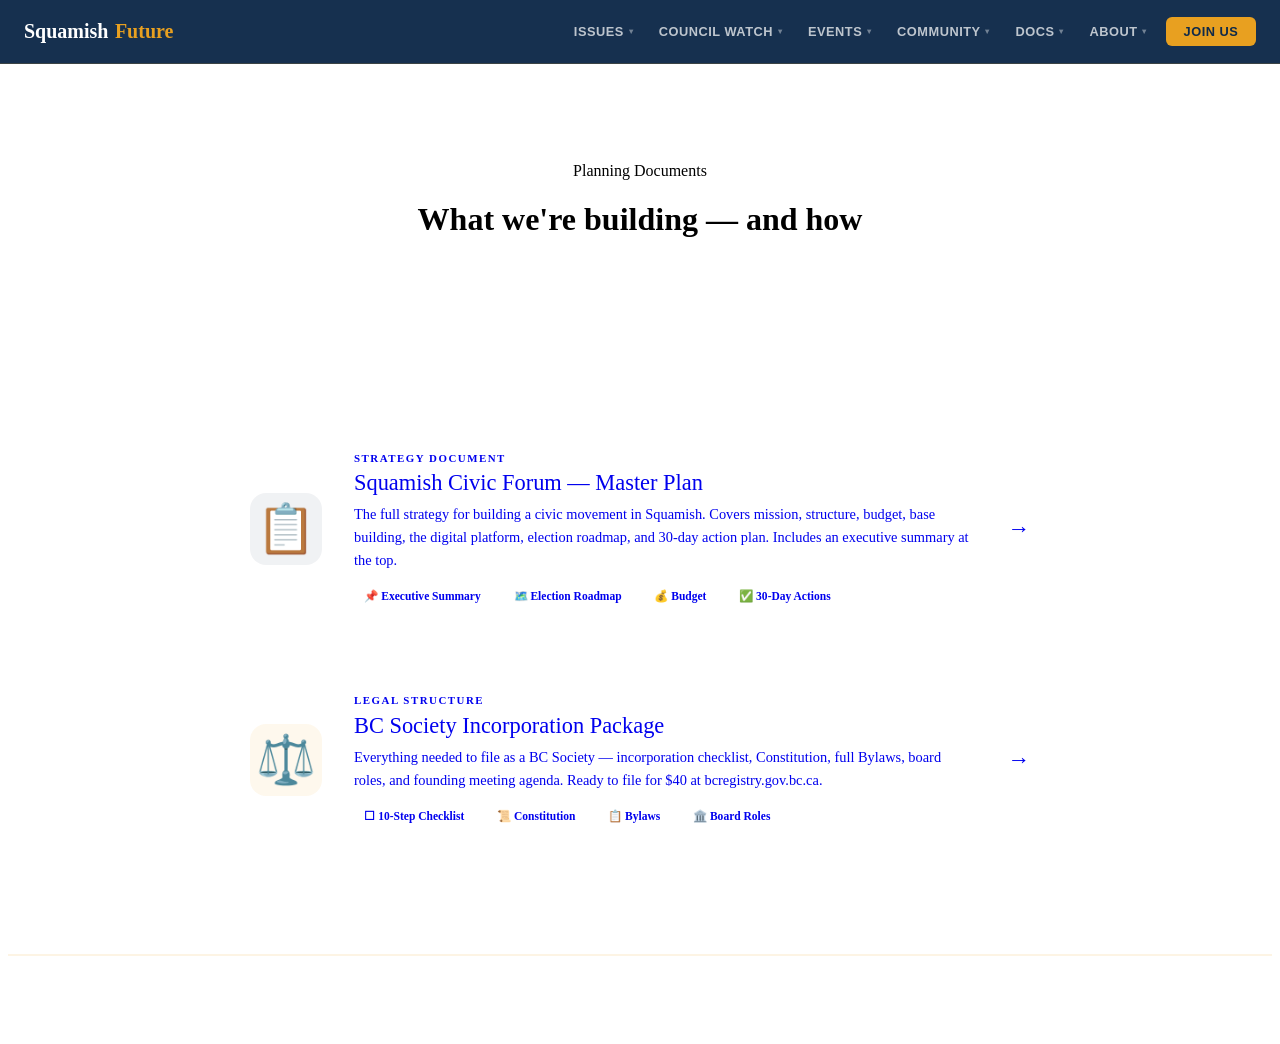
==== docs/index.html @ e5e5f20a "Rename: Squamish Future → Squamish Civic Forum across all pages" ====
<!DOCTYPE html>
<html lang="en">
<head>
  <meta charset="UTF-8" />
  <meta name="viewport" content="width=device-width, initial-scale=1.0" />
  <title>Documents — Squamish Civic Forum</title>
  <link rel="stylesheet" href="../brand.css" />
  <style>
    .page-hero { padding: 90px 2rem 60px; text-align: center; }
    .page-hero h1 { color: var(--white); margin-bottom: 0.5rem; }
    .page-hero p { color: rgba(255,255,255,0.6); font-size: 1.05rem; max-width: 520px; margin: 0 auto; line-height: 1.7; }
    .main { max-width: 860px; margin: 0 auto; padding: 3.5rem 2rem 6rem; }
    .docs-grid { display: flex; flex-direction: column; gap: 1.5rem; }
    .doc-card {
      background: var(--white); border: 1px solid var(--border); border-radius: 18px;
      display: flex; align-items: center; gap: 2rem; padding: 2rem 2.5rem;
      text-decoration: none; transition: all 0.22s;
    }
    .doc-card:hover { box-shadow: var(--shadow-lg); border-color: rgba(232,160,32,0.4); transform: translateY(-2px); }
    .doc-icon { font-size: 3rem; flex-shrink: 0; width: 72px; height: 72px; border-radius: 16px; display: flex; align-items: center; justify-content: center; }
    .doc-body { flex: 1; }
    .doc-label { font-size: 0.68rem; font-weight: 700; letter-spacing: 0.14em; text-transform: uppercase; color: var(--teal); margin-bottom: 0.4rem; display: block; }
    .doc-title { font-family: var(--font-display); font-size: 1.4rem; color: var(--navy); margin-bottom: 0.4rem; line-height: 1.2; }
    .doc-desc { font-size: 0.9rem; color: var(--grey); line-height: 1.6; }
    .doc-meta { display: flex; gap: 0.75rem; flex-wrap: wrap; margin-top: 0.85rem; }
    .doc-chip { font-size: 0.72rem; font-weight: 600; padding: 0.2rem 0.65rem; border-radius: 100px; background: var(--light); color: var(--navy); border: 1px solid var(--border); }
    .doc-arrow { font-size: 1.4rem; color: var(--teal); flex-shrink: 0; }
    footer { background: var(--navy-dark); color: rgba(255,255,255,0.4); padding: 2rem; text-align: center; font-size: 0.82rem; border-top: 2px solid rgba(232,160,32,0.12); }
    footer a { color: var(--teal); text-decoration: none; }
    @media (max-width: 600px) { .doc-card { flex-direction: column; align-items: flex-start; gap: 1rem; padding: 1.5rem; } .doc-arrow { display: none; } }
  </style>
</head>
<body>

<nav class="sf-nav" id="mainNav"></nav>

<div class="hero-bg page-hero">
  <span class="section-label" style="display:block;text-align:center;margin-bottom:0.75rem;">Planning Documents</span>
  <h1 class="display display-md">What we're building — and how</h1>
  <p>The full strategy, structure, and thinking behind Squamish Civic Forum. Everything is a prototype and confidential draft as of March 2026.</p>
</div>

<div class="main">
  <div class="docs-grid">

    <a href="master-plan.html" class="doc-card">
      <div class="doc-icon" style="background:rgba(15,42,74,0.06);">📋</div>
      <div class="doc-body">
        <span class="doc-label">Strategy Document</span>
        <div class="doc-title">Squamish Civic Forum — Master Plan</div>
        <div class="doc-desc">The full strategy for building a civic movement in Squamish. Covers mission, structure, budget, base building, the digital platform, election roadmap, and 30-day action plan. Includes an executive summary at the top.</div>
        <div class="doc-meta">
          <span class="doc-chip">📌 Executive Summary</span>
          <span class="doc-chip">🗺️ Election Roadmap</span>
          <span class="doc-chip">💰 Budget</span>
          <span class="doc-chip">✅ 30-Day Actions</span>
        </div>
      </div>
      <div class="doc-arrow">→</div>
    </a>

    <a href="society-package.html" class="doc-card">
      <div class="doc-icon" style="background:rgba(232,160,32,0.08);">⚖️</div>
      <div class="doc-body">
        <span class="doc-label">Legal Structure</span>
        <div class="doc-title">BC Society Incorporation Package</div>
        <div class="doc-desc">Everything needed to file as a BC Society — incorporation checklist, Constitution, full Bylaws, board roles, and founding meeting agenda. Ready to file for $40 at bcregistry.gov.bc.ca.</div>
        <div class="doc-meta">
          <span class="doc-chip">☐ 10-Step Checklist</span>
          <span class="doc-chip">📜 Constitution</span>
          <span class="doc-chip">📋 Bylaws</span>
          <span class="doc-chip">🏛️ Board Roles</span>
        </div>
      </div>
      <div class="doc-arrow">→</div>
    </a>

  </div>
</div>

<footer>
  <a href="../index.html">Squamish Civic Forum</a> — Built by the community. For the community. · Squamish, BC · Prototype — March 2026
</footer>

<script src="../nav.js"></script>
</body>
</html>
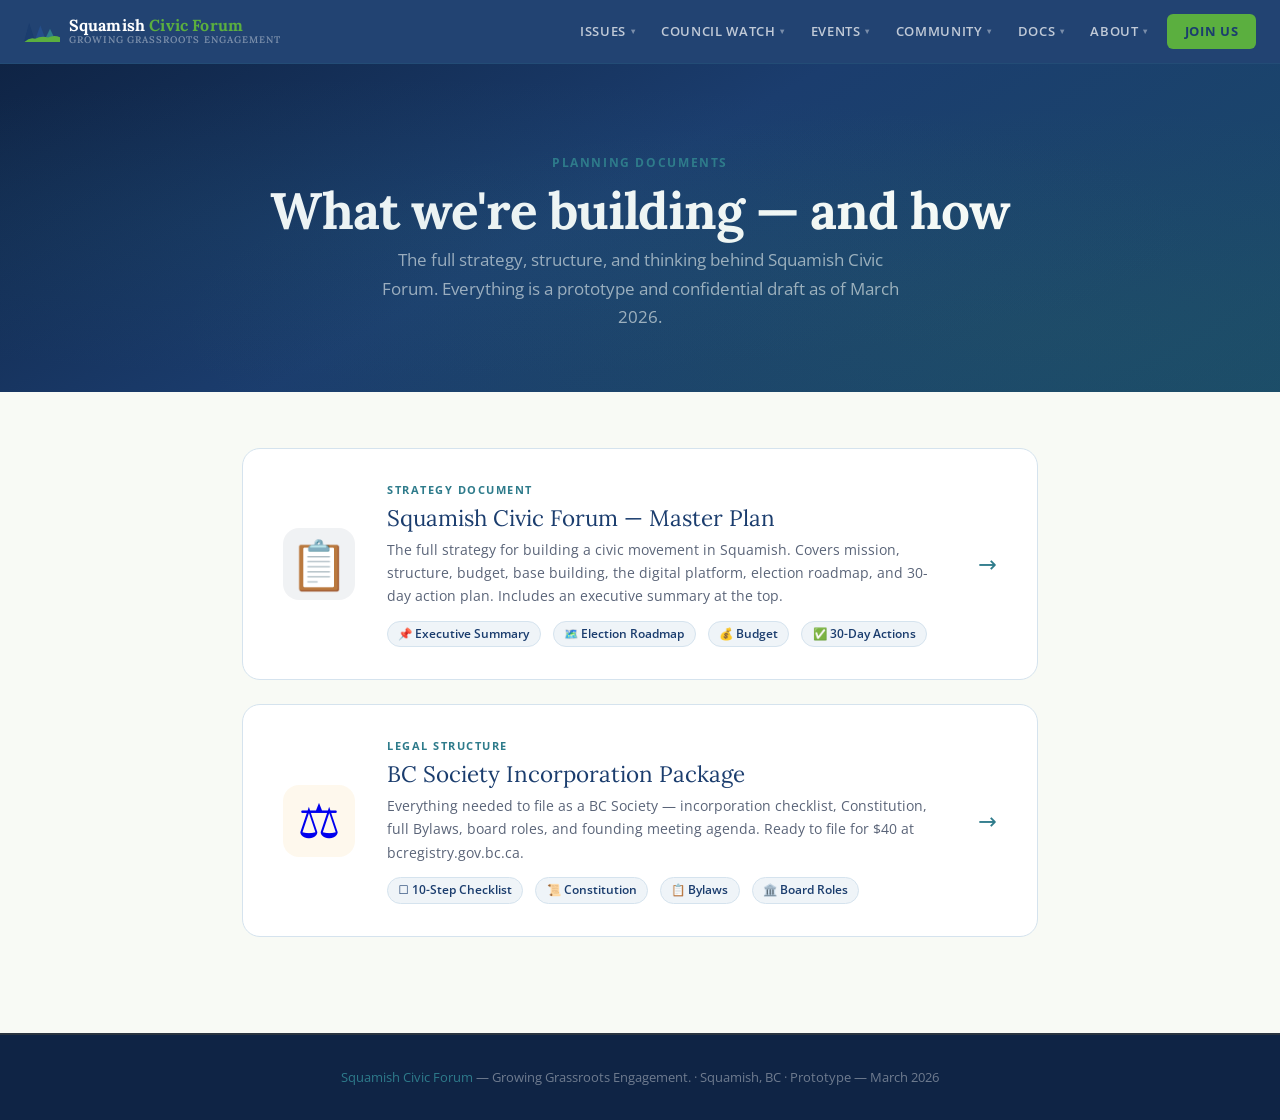
==== commit e61a9757: "Rebrand to Squamish Civic Forum — new colors, Lora+OpenSans fonts, mountain logo SVG, tagline update" ====
--- a/docs/index.html
+++ b/docs/index.html
@@ -79,7 +79,7 @@
 </div>
 
 <footer>
-  <a href="../index.html">Squamish Civic Forum</a> — Built by the community. For the community. · Squamish, BC · Prototype — March 2026
+  <a href="../index.html">Squamish Civic Forum</a> — Growing Grassroots Engagement. · Squamish, BC · Prototype — March 2026
 </footer>
 
 <script src="../nav.js"></script>
--- a/brand.css
+++ b/brand.css
@@ -0,0 +1,341 @@
+/*
+ * SQUAMISH CIVIC FORUM — Brand System
+ * Version 2.0 | April 2026
+ * ─────────────────────────────────────────────────────────
+ * Wordmark:  Squamish Civic Forum — Lora serif
+ * Palette:   Deep navy + Mountain teal + Forest green
+ * Tagline:   Growing Grassroots Engagement
+ * Mark:      Mountain landscape (Stawamus Chief inspired)
+ * Voice:     Community Convener — warm, inclusive, inviting
+ * Texture:   Place-based, civic, transparent
+ */
+
+@import url('https://fonts.googleapis.com/css2?family=Lora:ital,wght@0,600;0,700;1,600&family=Open+Sans:wght@300;400;600;700;800&display=swap');
+
+/* ── TOKENS ──────────────────────────────────────────── */
+:root {
+  /* Core palette — Squamish Civic Forum */
+  --navy:        #1B3D6E;   /* Primary — deep navy (mountain peaks) */
+  --navy-dark:   #0f2445;   /* Footer / deepest */
+  --navy-mid:    #244E8A;   /* Mid navy */
+  --teal:        #2E7B8B;   /* Mountain teal — secondary */
+  --teal-dark:   #236070;   /* Teal hover / pressed */
+  --teal-light:  #E4F4F6;   /* Teal tint for backgrounds */
+  --teal-glow:   rgba(46, 123, 139, 0.22); /* Teal glow/shadow */
+  --amber:       #5BAF3F;   /* Forest green — accent */
+  --amber-light: #EBF7E5;   /* Green tint */
+  --green:       #4A9E30;   /* Status: active / success */
+  --white:       #ffffff;
+  --off-white:   #f8faf5;   /* Page backgrounds — slight green warmth */
+  --light:       #EFF4F8;   /* Card backgrounds */
+  --border:      #D5E3EE;   /* Borders */
+  --grey:        #5A6478;   /* Body text secondary */
+  --dark:        #111827;   /* Primary body text */
+
+  /* Typography */
+  --font-display: 'Lora', Georgia, serif;
+  --font-body:    'Open Sans', system-ui, sans-serif;
+
+  /* Spacing */
+  --radius-sm:   6px;
+  --radius-md:   10px;
+  --radius-lg:   16px;
+  --radius-xl:   20px;
+
+  /* Shadows */
+  --shadow-sm:   0 2px 8px rgba(15, 42, 74, 0.06);
+  --shadow-md:   0 4px 20px rgba(15, 42, 74, 0.10);
+  --shadow-lg:   0 8px 40px rgba(15, 42, 74, 0.14);
+  --shadow-teal: 0 4px 24px rgba(0, 196, 179, 0.28);
+}
+
+/* ── RESET ───────────────────────────────────────────── */
+*, *::before, *::after { box-sizing: border-box; margin: 0; padding: 0; }
+html { scroll-behavior: smooth; }
+body {
+  font-family: var(--font-body);
+  color: var(--dark);
+  background: var(--off-white);
+  line-height: 1.6;
+  -webkit-font-smoothing: antialiased;
+}
+
+/* ── WORDMARK ─────────────────────────────────────────── */
+.wordmark {
+  font-family: var(--font-display);
+  font-weight: 700;
+  letter-spacing: 0.02em;
+  text-transform: none;
+  font-size: 1.3rem;
+  color: var(--white);
+  text-decoration: none;
+  display: flex;
+  align-items: center;
+  gap: 0.5rem;
+}
+.wordmark .chief-mark { display: none; }
+.wordmark span.accent { color: var(--teal); }
+
+/* ── NAVIGATION ───────────────────────────────────────── */
+.sf-nav {
+  position: sticky; top: 0; z-index: 100;
+  background: rgba(15, 42, 74, 0.97);
+  backdrop-filter: blur(10px);
+  padding: 0 2rem;
+  display: flex; align-items: center; justify-content: space-between;
+  height: 66px;
+  border-bottom: 1px solid rgba(46, 123, 139, 0.2);
+}
+.sf-nav-links { display: flex; gap: 1.8rem; list-style: none; align-items: center; }
+.sf-nav-links a {
+  color: rgba(255,255,255,0.72);
+  text-decoration: none;
+  font-size: 0.82rem;
+  font-weight: 600;
+  letter-spacing: 0.05em;
+  text-transform: uppercase;
+  transition: color 0.2s;
+}
+.sf-nav-links a:hover { color: var(--teal); }
+.sf-nav-cta {
+  background: var(--teal) !important;
+  color: var(--navy) !important;
+  padding: 0.48rem 1.2rem;
+  border-radius: var(--radius-sm);
+  font-weight: 700 !important;
+  letter-spacing: 0.04em;
+  transition: background 0.2s, box-shadow 0.2s !important;
+}
+.sf-nav-cta:hover {
+  background: var(--teal-dark) !important;
+  box-shadow: 0 4px 16px rgba(46,123,139,0.3) !important;
+}
+
+/* ── TYPOGRAPHY ───────────────────────────────────────── */
+.display {
+  font-family: var(--font-display);
+  font-weight: 900;
+  letter-spacing: -0.02em;
+  line-height: 1.05;
+}
+.display-lg { font-size: clamp(3rem, 7vw, 6rem); }
+.display-md { font-size: clamp(2rem, 4vw, 3.2rem); }
+.display-sm { font-size: clamp(1.6rem, 3vw, 2.4rem); }
+
+.section-label {
+  font-size: 0.72rem;
+  font-weight: 700;
+  letter-spacing: 0.14em;
+  text-transform: uppercase;
+  color: var(--teal);
+  display: block;
+  margin-bottom: 0.6rem;
+}
+.section-label.on-dark { color: var(--teal); }
+
+/* ── BUTTONS ──────────────────────────────────────────── */
+.btn {
+  display: inline-flex; align-items: center; gap: 0.4rem;
+  font-family: var(--font-body);
+  font-weight: 700;
+  text-decoration: none;
+  border: none;
+  cursor: pointer;
+  transition: all 0.2s;
+  border-radius: var(--radius-sm);
+  line-height: 1;
+}
+.btn-teal {
+  background: var(--teal);
+  color: var(--navy);
+  padding: 0.9rem 1.8rem;
+  font-size: 1rem;
+}
+.btn-teal:hover {
+  background: var(--teal-dark);
+  transform: translateY(-1px);
+  box-shadow: var(--shadow-teal);
+}
+.btn-navy {
+  background: var(--navy);
+  color: var(--white);
+  padding: 0.9rem 1.8rem;
+  font-size: 1rem;
+}
+.btn-navy:hover {
+  background: var(--navy-mid);
+  transform: translateY(-1px);
+  box-shadow: var(--shadow-md);
+}
+.btn-amber {
+  background: var(--amber);
+  color: var(--navy);
+  padding: 0.9rem 1.8rem;
+  font-size: 1rem;
+}
+.btn-amber:hover { background: #f0b030; transform: translateY(-1px); }
+.btn-outline-teal {
+  background: transparent;
+  border: 2px solid var(--teal);
+  color: var(--teal);
+  padding: 0.85rem 1.8rem;
+  font-size: 1rem;
+}
+.btn-outline-teal:hover { background: var(--teal); color: var(--navy); }
+.btn-outline-white {
+  background: transparent;
+  border: 2px solid rgba(255,255,255,0.35);
+  color: white;
+  padding: 0.85rem 1.8rem;
+  font-size: 1rem;
+}
+.btn-outline-white:hover { border-color: white; background: rgba(255,255,255,0.1); }
+
+/* ── HERO PATTERN ─────────────────────────────────────── */
+.hero-bg {
+  background: linear-gradient(150deg, var(--navy-dark) 0%, var(--navy) 45%, #1a4a6a 100%);
+  position: relative;
+  overflow: hidden;
+}
+.hero-bg::before {
+  content: '';
+  position: absolute; inset: 0;
+  background: radial-gradient(ellipse at 30% 50%, rgba(46,123,139,0.1) 0%, transparent 65%),
+              radial-gradient(ellipse at 80% 80%, rgba(91,175,63,0.06) 0%, transparent 60%);
+}
+
+/* ── CARDS ────────────────────────────────────────────── */
+.card {
+  background: var(--white);
+  border: 1px solid var(--border);
+  border-radius: var(--radius-lg);
+  padding: 1.8rem;
+  transition: all 0.22s;
+}
+.card:hover {
+  box-shadow: var(--shadow-md);
+  border-color: rgba(46,123,139,0.35);
+  transform: translateY(-2px);
+}
+.card-dark {
+  background: rgba(255,255,255,0.06);
+  border: 1px solid rgba(255,255,255,0.1);
+  border-radius: var(--radius-lg);
+  padding: 1.8rem;
+}
+.card-teal {
+  background: var(--teal-light);
+  border: 1px solid rgba(46,123,139,0.25);
+  border-radius: var(--radius-lg);
+  padding: 1.8rem;
+}
+
+/* ── FORMS ────────────────────────────────────────────── */
+.sf-field { margin-bottom: 1rem; }
+.sf-field label {
+  display: block;
+  font-size: 0.83rem;
+  font-weight: 600;
+  color: var(--navy);
+  margin-bottom: 0.38rem;
+}
+.sf-field input,
+.sf-field select,
+.sf-field textarea {
+  width: 100%;
+  padding: 0.78rem 1rem;
+  border: 1.5px solid var(--border);
+  border-radius: var(--radius-md);
+  font-size: 0.93rem;
+  font-family: var(--font-body);
+  color: var(--dark);
+  background: var(--white);
+  outline: none;
+  transition: border-color 0.2s, box-shadow 0.2s;
+}
+.sf-field input:focus,
+.sf-field select:focus,
+.sf-field textarea:focus {
+  border-color: var(--teal);
+  box-shadow: 0 0 0 3px rgba(46,123,139,0.14);
+}
+.sf-field textarea { resize: vertical; min-height: 90px; }
+
+/* ── STATUS BADGES ────────────────────────────────────── */
+.badge {
+  display: inline-block;
+  padding: 0.25rem 0.8rem;
+  border-radius: 100px;
+  font-size: 0.72rem;
+  font-weight: 700;
+  letter-spacing: 0.05em;
+}
+.badge-teal   { background: var(--teal-light); color: var(--teal-dark); border: 1px solid rgba(46,123,139,0.3); }
+.badge-navy   { background: rgba(15,42,74,0.08); color: var(--navy); border: 1px solid rgba(15,42,74,0.15); }
+.badge-green  { background: rgba(30,132,73,0.1); color: var(--green); border: 1px solid rgba(30,132,73,0.25); }
+.badge-amber  { background: var(--amber-light); color: #a07010; border: 1px solid rgba(232,160,32,0.3); }
+.badge-grey   { background: var(--light); color: var(--grey); border: 1px solid var(--border); }
+
+/* ── SECTION WRAPPERS ─────────────────────────────────── */
+.sf-section       { padding: 90px 2rem; }
+.sf-section-light { padding: 90px 2rem; background: var(--light); }
+.sf-section-dark  { padding: 90px 2rem; background: var(--navy); }
+.sf-section-teal  { padding: 90px 2rem; background: var(--teal-light); }
+.container { max-width: 1100px; margin: 0 auto; }
+
+/* ── FOOTER ───────────────────────────────────────────── */
+.sf-footer {
+  background: var(--navy-dark);
+  padding: 3.5rem 2rem;
+  border-top: 2px solid rgba(46,123,139,0.2);
+}
+.sf-footer-inner {
+  max-width: 1100px; margin: 0 auto;
+  display: flex; justify-content: space-between; align-items: flex-start;
+  flex-wrap: wrap; gap: 2rem;
+}
+.sf-footer-wordmark {
+  font-family: var(--font-display);
+  font-weight: 700;
+  letter-spacing: 0.02em;
+  text-transform: none;
+  font-size: 1.1rem;
+  color: var(--white);
+}
+.sf-footer-wordmark span { color: var(--teal); }
+.sf-footer-tagline { color: rgba(255,255,255,0.3); font-size: 0.8rem; margin-top: 0.3rem; }
+.sf-footer-links { display: flex; gap: 1.5rem; flex-wrap: wrap; }
+.sf-footer-links a { color: rgba(255,255,255,0.4); text-decoration: none; font-size: 0.83rem; transition: color 0.2s; }
+.sf-footer-links a:hover { color: var(--teal); }
+.sf-footer-copy { color: rgba(255,255,255,0.2); font-size: 0.78rem; margin-top: 0.4rem; }
+
+/* ── MOUNTAIN MARK ───────────────────────────────────── */
+.mountain-mark { display: block; }
+
+/* ── CIVIC FORUM LOGO SVG ─────────────────────────────── */
+.scf-logo-svg { height: 28px; width: auto; display: block; }
+
+/* ── UTILITY ──────────────────────────────────────────── */
+.text-teal   { color: var(--teal); }
+.text-navy   { color: var(--navy); }
+.text-amber  { color: var(--amber); }
+.text-white  { color: var(--white); }
+.text-grey   { color: var(--grey); }
+.text-center { text-align: center; }
+.mt-1 { margin-top: 0.5rem; }
+.mt-2 { margin-top: 1rem; }
+.mt-3 { margin-top: 1.5rem; }
+.mt-4 { margin-top: 2rem; }
+.mb-1 { margin-bottom: 0.5rem; }
+.mb-2 { margin-bottom: 1rem; }
+.mb-3 { margin-bottom: 1.5rem; }
+
+/* ── TEAL DIVIDER LINE ────────────────────────────────── */
+.teal-rule { width: 48px; height: 3px; background: var(--teal); border-radius: 2px; margin: 1rem 0 1.5rem; }
+.teal-rule.centered { margin: 1rem auto 1.5rem; }
+
+/* ── RESPONSIVE ───────────────────────────────────────── */
+@media (max-width: 768px) {
+  .sf-section, .sf-section-light, .sf-section-dark { padding: 60px 1.5rem; }
+  .sf-nav-links li:not(:last-child) { display: none; }
+}
